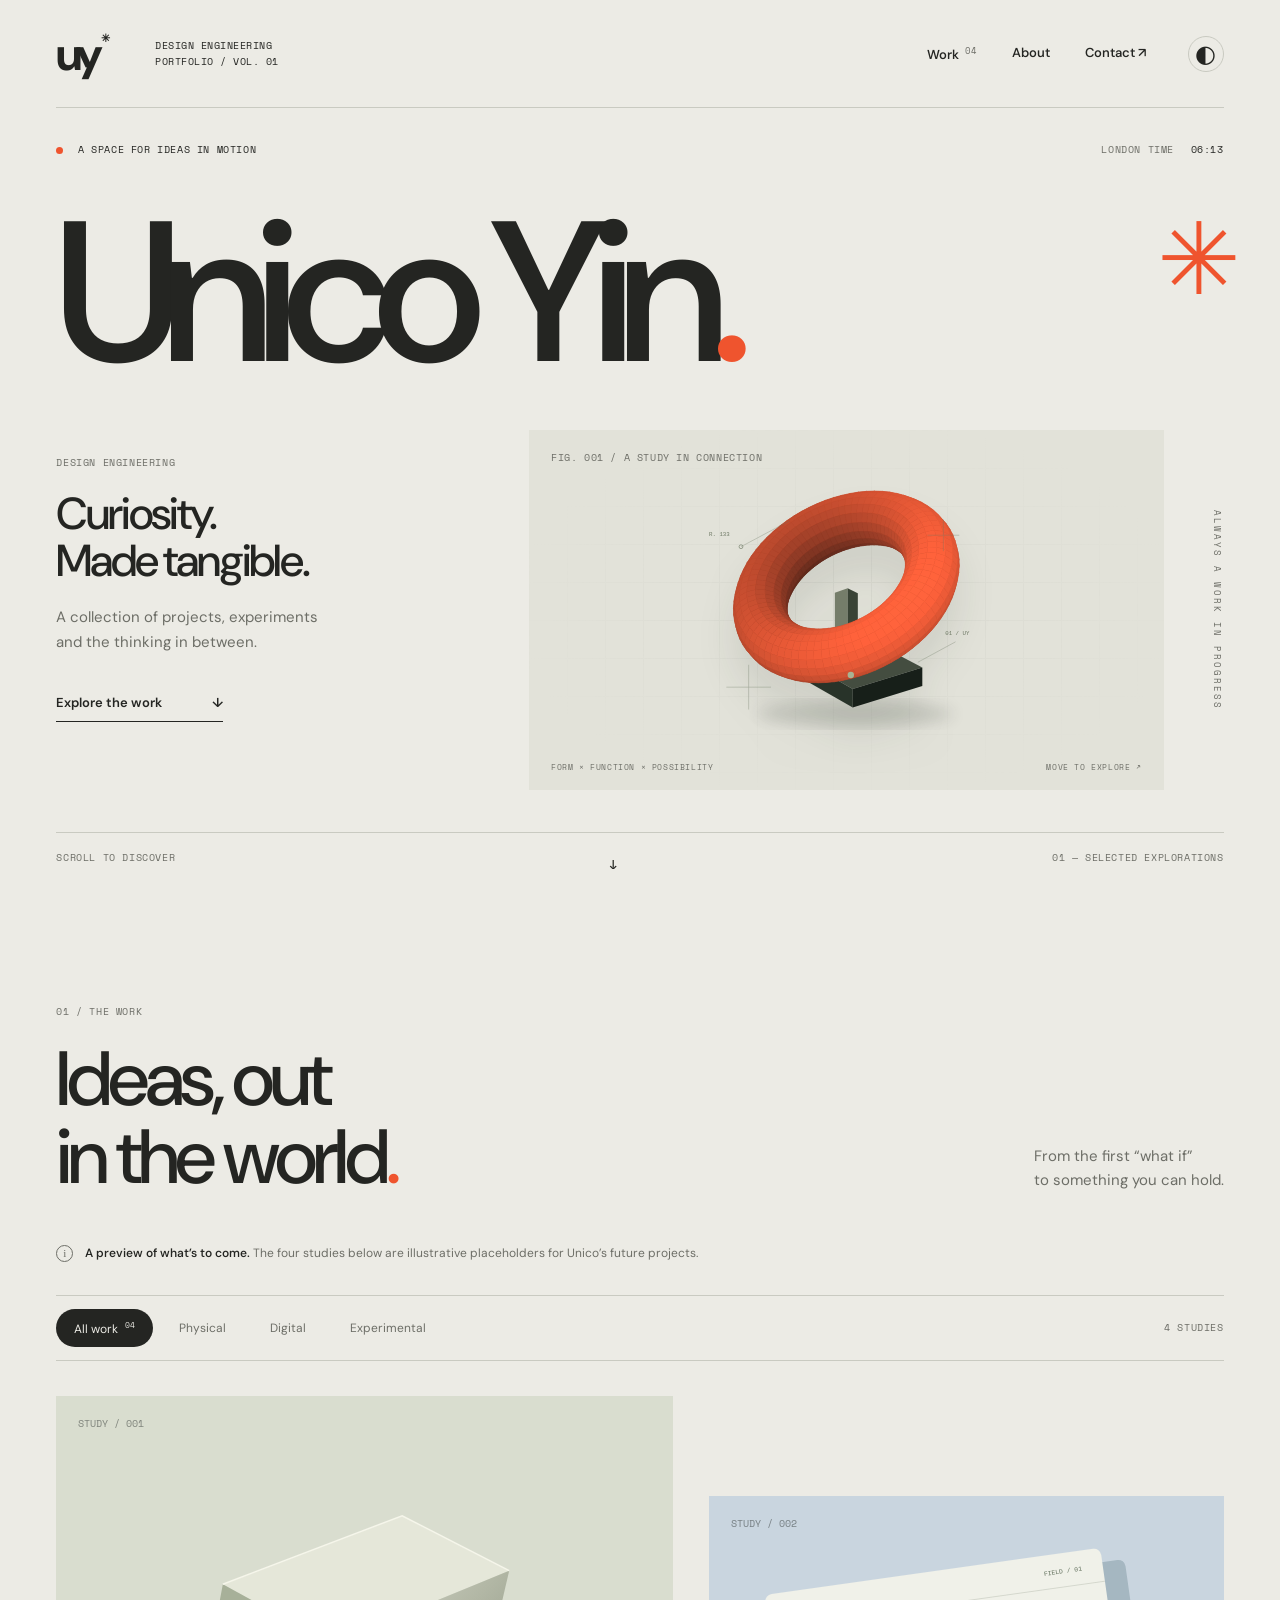
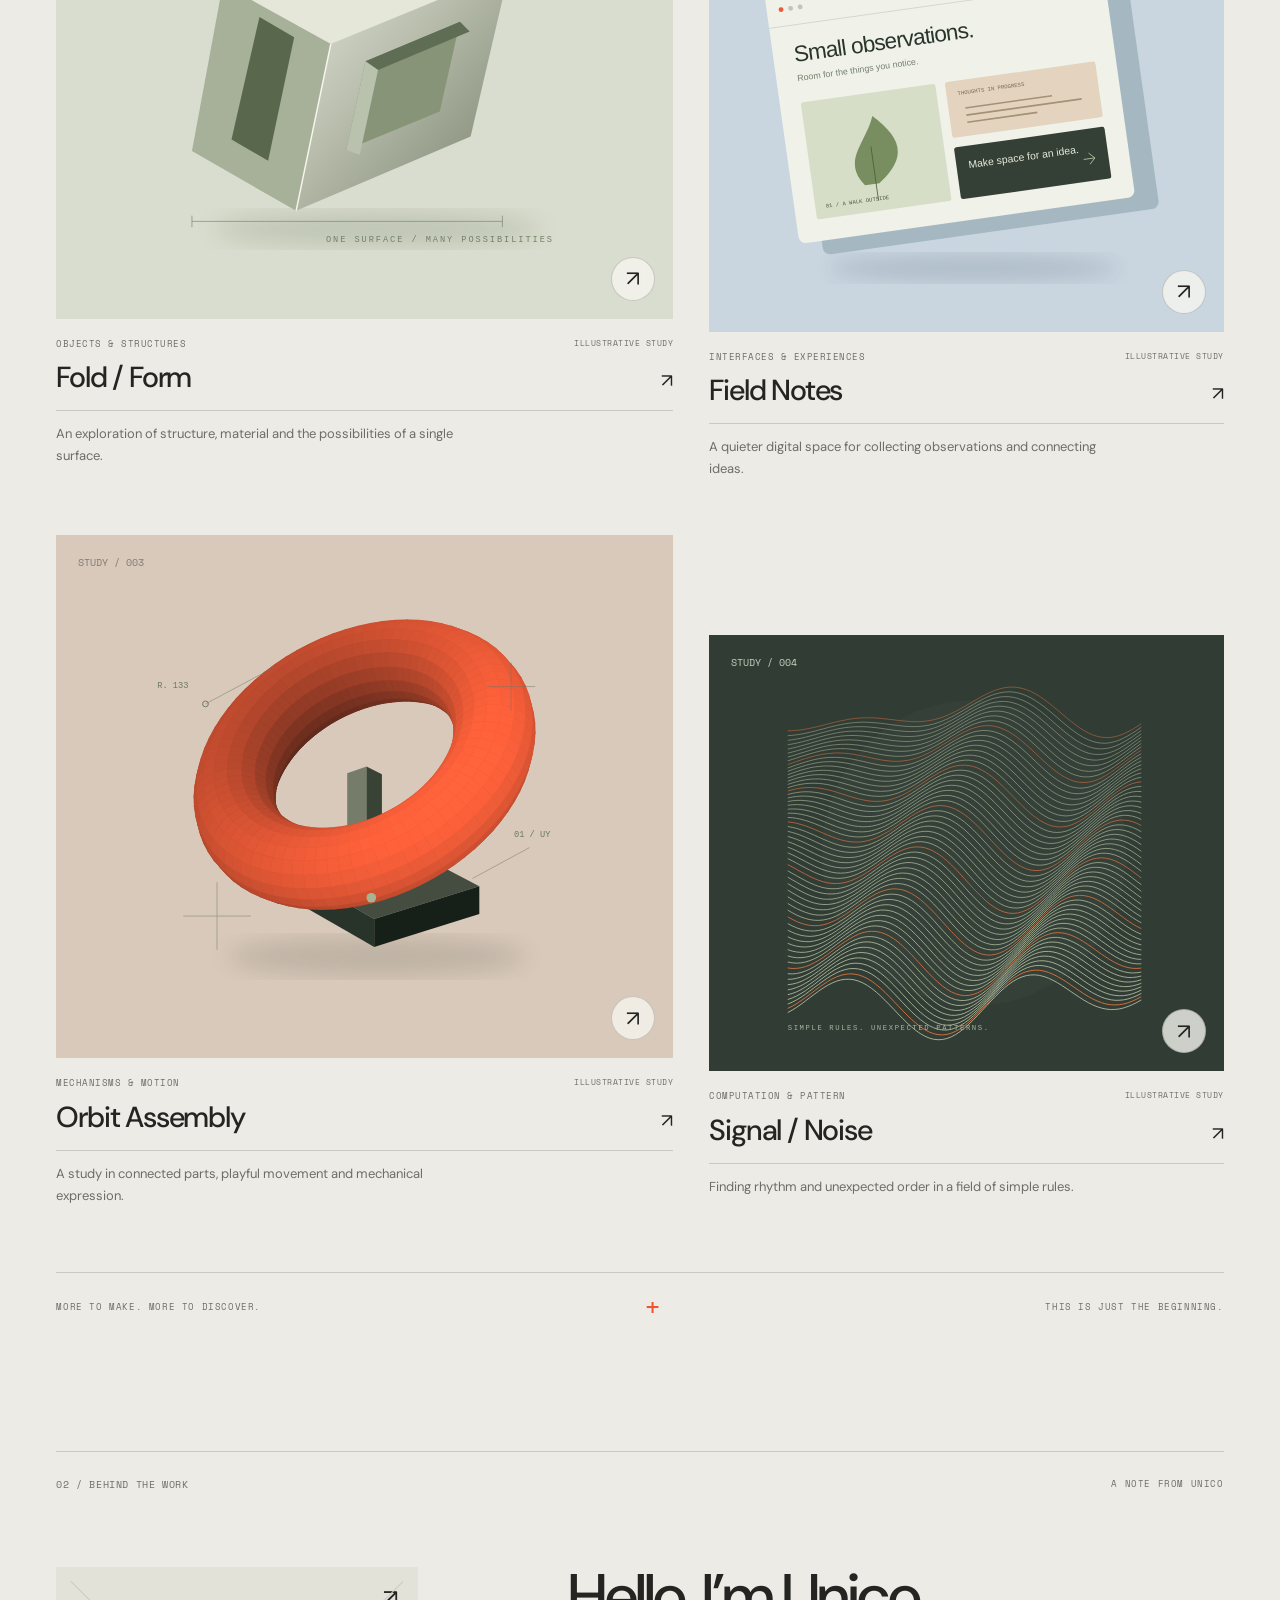
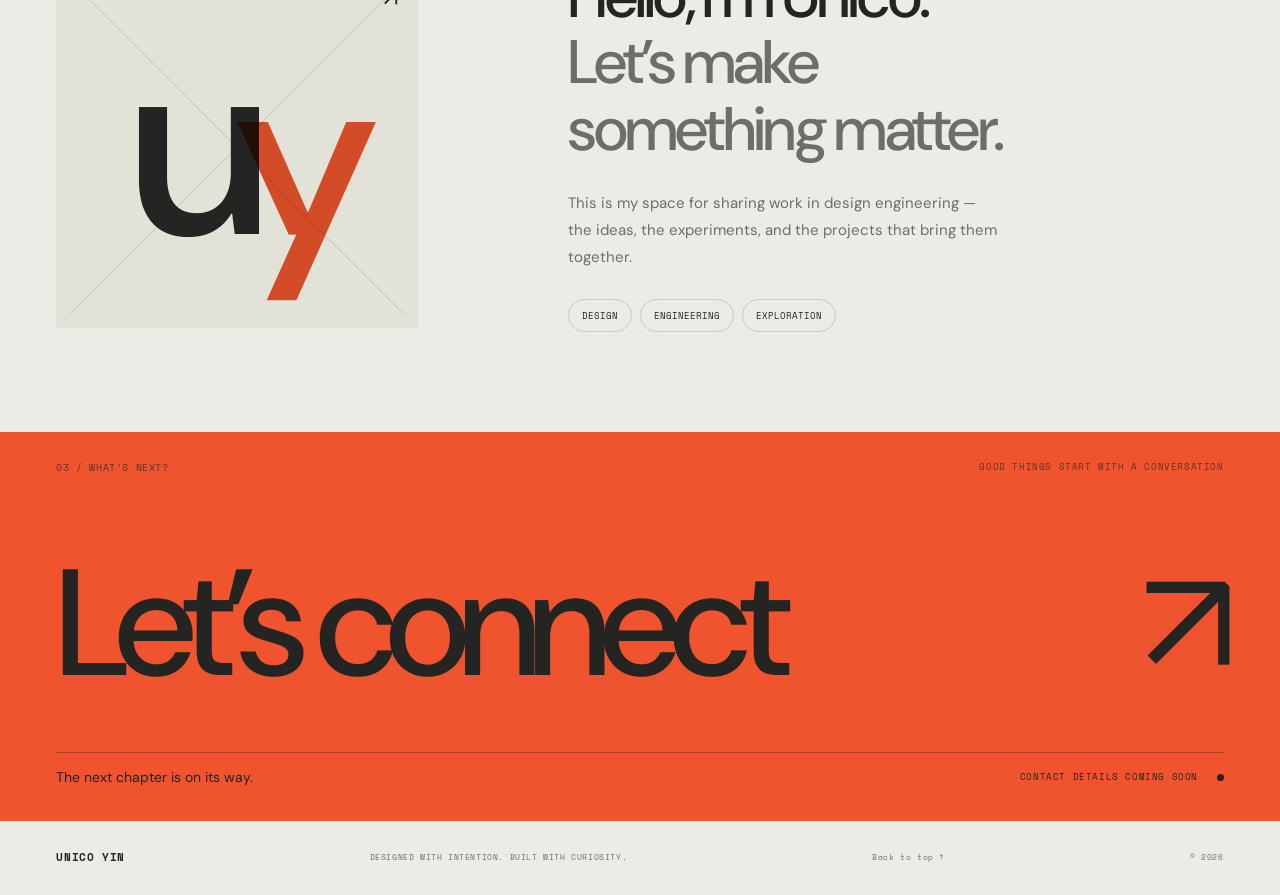
==== docs/index.html @ 674dd053 "Organize static portfolio for GitHub Pages publishing" ====
<!doctype html>
<html lang="en">
<head>
  <meta charset="utf-8"><meta name="viewport" content="width=device-width, initial-scale=1">
  <meta name="theme-color" content="#ecebe5">
  <meta name="description" content="Unico Yin — Design Engineering. A personal space for projects, experiments and ideas.">
  <title>Unico Yin — Design Engineering</title>
  <link rel="icon" type="image/svg+xml" href="./assets/favicon.svg">
  <link rel="stylesheet" href="./assets/css/style.css">
  <script src="./assets/js/projects.js" defer></script>
  <script src="./assets/js/art.js" defer></script>
  <script src="./assets/js/app.js" defer></script>
</head>
<body>
  <a class="skip" href="#main">Skip to content</a>
  <header class="header">
    <a class="brand" href="#" aria-label="Unico Yin home">uy<span aria-hidden="true">✳</span></a>
    <span class="header-caption">DESIGN ENGINEERING<br>PORTFOLIO / VOL. 01</span>
    <nav aria-label="Main navigation"><a href="#work">Work <span>04</span></a><a href="#about">About</a><a href="#contact">Contact ↗</a></nav>
    <button class="theme" aria-label="Switch to dark mode" title="Change colour theme">◐</button>
  </header>
  <main id="main">
    <section class="hero" aria-labelledby="hero-title">
      <div class="hero-top"><span><i class="dot"></i> A SPACE FOR IDEAS IN MOTION</span><span>LONDON TIME <span id="clock">--:--</span></span></div>
      <h1 id="hero-title">Unico Yin<span class="name-period">.</span><span class="hero-asterisk" aria-hidden="true">✳</span></h1>
      <div class="hero-bottom">
        <div class="hero-intro"><span class="eyebrow">DESIGN ENGINEERING</span><h2>Curiosity.<br>Made tangible.</h2><p>A collection of projects, experiments<br class="desktop-br"> and the thinking in between.</p><a class="text-link" href="#work">Explore the work <span>↓</span></a></div>
        <div class="hero-object" aria-label="Interactive abstract assembly illustration"><div class="object-grid"></div><span class="object-label">FIG. 001 / A STUDY IN CONNECTION</span><div id="hero-art" class="hero-art"></div><div class="object-footer"><span>FORM × FUNCTION × POSSIBILITY</span><span class="object-hint">MOVE TO EXPLORE ↗</span></div></div>
        <div class="hero-side" aria-hidden="true">ALWAYS A WORK IN PROGRESS</div>
      </div>
      <div class="hero-line"><span>SCROLL TO DISCOVER</span><span>↓</span><span>01 — SELECTED EXPLORATIONS</span></div>
    </section>

    <section class="work-section" id="work" aria-labelledby="work-title">
      <div class="section-heading reveal"><div><span class="eyebrow">01 / THE WORK</span><h2 id="work-title">Ideas, out<br>in the world<span class="accent">.</span></h2></div><p>From the first “what if”<br>to something you can hold.</p></div>
      <div class="demo-notice"><span class="notice-icon">i</span><p><strong>A preview of what’s to come.</strong> The four studies below are illustrative placeholders for Unico’s future projects.</p></div>
      <div class="filter-row"><div class="filters" role="group" aria-label="Filter projects"><button class="active" data-filter="all" aria-pressed="true">All work <sup>04</sup></button><button data-filter="physical" aria-pressed="false">Physical</button><button data-filter="digital" aria-pressed="false">Digital</button><button data-filter="experimental" aria-pressed="false">Experimental</button></div><span id="filter-count" aria-live="polite">4 STUDIES</span></div>
      <div class="project-grid" id="project-grid"></div>
      <div class="work-end"><span>MORE TO MAKE. MORE TO DISCOVER.</span><span class="cross">+</span><span>THIS IS JUST THE BEGINNING.</span></div>
    </section>

    <section id="about" class="about-section" aria-labelledby="about-title">
      <div class="about-top"><span class="eyebrow">02 / BEHIND THE WORK</span><span class="tiny">A NOTE FROM UNICO</span></div>
      <div class="about-body"><div class="about-symbol" aria-hidden="true"><span>u</span><span>y</span><i>↗</i></div><div><h2 id="about-title">Hello, I’m Unico.<br><span class="muted">Let’s make<br>something matter.</span></h2><p class="about-description">This is my space for sharing work in design engineering — the ideas, the experiments, and the projects that bring them together.</p><div class="about-tags"><span>DESIGN</span><span>ENGINEERING</span><span>EXPLORATION</span></div></div></div>
    </section>

    <section id="contact" class="contact-section" aria-labelledby="contact-title"><div class="contact-top"><span class="eyebrow">03 / WHAT’S NEXT?</span><span class="tiny">GOOD THINGS START WITH A CONVERSATION</span></div><h2 id="contact-title">Let’s connect<span>↗</span></h2><div class="contact-bottom"><p>The next chapter is on its way.</p><span class="contact-pending">CONTACT DETAILS COMING SOON <i class="dot"></i></span></div></section>
  </main>
  <footer><a href="#" class="footer-name">UNICO YIN</a><span>DESIGNED WITH INTENTION. BUILT WITH CURIOSITY.</span><a href="#">Back to top ↑</a><span>© <span id="year">2026</span></span></footer>
  <dialog id="project-dialog" aria-labelledby="dialog-title"><div class="dialog-top"><a class="dialog-home" href="#work">UY / PROJECT STUDY</a><span class="tiny">ILLUSTRATIVE CONTENT</span><button id="close-dialog" aria-label="Close project">Close <span>×</span></button></div><div id="dialog-content"></div></dialog>
</body>
</html>
---- docs/assets/css/style.css ----
@import url('https://fonts.googleapis.com/css2?family=DM+Sans:wght@400;450;500;550;600;650;700;750;800&family=Space+Mono:wght@400;700&display=swap');

:root{--paper:#ecebe5;--ink:#242522;--muted:#6d6e67;--line:#c9cac1;--accent:#ef542e;--panel:#e2e2d9;--white:#f6f5ef;--mono:'Space Mono',monospace;--sans:'DM Sans',Arial,sans-serif}
*{box-sizing:border-box}html{scroll-behavior:smooth;scroll-padding-top:90px}body{margin:0;background:var(--paper);color:var(--ink);font-family:var(--sans);font-size:16px;-webkit-font-smoothing:antialiased}body.dark{--paper:#20231f;--ink:#eaeae0;--muted:#a5aaa0;--line:#454a40;--panel:#2b3028;--white:#262b23}body.modal-open{overflow:hidden}a{color:inherit;text-decoration:none}button{font:inherit;color:inherit;cursor:pointer}button,a{-webkit-tap-highlight-color:transparent}button:focus-visible,a:focus-visible{outline:2px solid var(--accent);outline-offset:6px}::selection{background:var(--accent);color:#fff}.skip{position:fixed;left:20px;top:-80px;background:var(--ink);color:var(--paper);padding:16px;z-index:100}.skip:focus{top:10px}.header{height:108px;margin:0 4.4%;display:flex;align-items:center;gap:42px;border-bottom:1px solid var(--line)}.brand{font-size:46px;font-weight:800;letter-spacing:-6px;line-height:1;position:relative}.brand span{font-size:11px;letter-spacing:0;position:absolute;top:2px;right:-13px}.header-caption{font:10px/1.6 var(--mono);letter-spacing:.5px;margin-left:16px}.header nav{margin-left:auto;display:flex;gap:35px;font-size:13px;font-weight:550}.header nav a{padding:12px 0}.header nav a:hover{color:var(--accent)}.header nav span{font:9px var(--mono);vertical-align:super;color:var(--muted);margin-left:3px}.theme{border:1px solid var(--line);background:none;border-radius:50%;width:36px;height:36px;font-size:24px;line-height:1}.theme:hover{background:var(--ink);color:var(--paper)}main{overflow:clip}.hero{padding:34px 4.4% 0}.hero-top,.hero-line,.eyebrow,.tiny,.object-label,.object-footer,.filter-row>span,.work-end,.contact-pending,footer{font:10px/1.6 var(--mono);letter-spacing:.6px}.hero-top{display:flex;justify-content:space-between;align-items:center}.dot{display:inline-block;width:7px;height:7px;background:var(--accent);border-radius:50%;margin-right:8px;vertical-align:middle}.hero-top>span:last-child{color:var(--muted)}#clock{color:var(--ink);margin-left:10px;font-variant-numeric:tabular-nums}.hero h1{font-size:clamp(90px,15.6vw,250px);font-weight:550;letter-spacing:-.085em;line-height:.96;position:relative;margin:40px 0 40px;white-space:nowrap}.name-period{color:var(--accent)}.hero-asterisk{position:absolute;right:0;top:7%;font-size:.5em;font-weight:400;color:var(--accent);line-height:1;animation:turn 24s linear infinite}.hero-bottom{display:grid;grid-template-columns:1fr 1.45fr 25px;gap:35px;min-height:360px}.hero-intro{padding:20px 0 36px}.eyebrow{color:var(--muted)}.hero-intro h2{font-size:clamp(35px,3.5vw,58px);font-weight:500;letter-spacing:-2.2px;line-height:1.05;margin:20px 0}.hero-intro p{color:var(--muted);line-height:1.65;font-size:15px}.text-link{font-size:13px;font-weight:600;display:inline-flex;gap:50px;border-bottom:1px solid var(--ink);padding:10px 0;margin-top:15px}.text-link span{transition:transform .3s}.text-link:hover span{transform:translateY(4px)}.hero-object{background:var(--panel);position:relative;overflow:hidden;min-height:340px;isolation:isolate}.object-grid{position:absolute;inset:0;background-image:linear-gradient(var(--line) 1px,transparent 1px),linear-gradient(90deg,var(--line) 1px,transparent 1px);background-size:38px 38px;opacity:.4;mask-image:radial-gradient(ellipse at center,#000,transparent 75%)}.object-label{position:absolute;top:20px;left:22px;color:var(--muted);z-index:1}.hero-art{position:absolute;inset:12px 40px 16px;display:grid;place-items:center;transition:transform .35s ease-out}.hero-art svg{width:100%;height:100%;max-height:370px;filter:drop-shadow(0 28px 18px #161d1818)}.object-footer{position:absolute;bottom:16px;left:22px;right:22px;display:flex;justify-content:space-between;font-size:8px;color:var(--muted)}.hero-side{writing-mode:vertical-rl;align-self:center;font:9px var(--mono);letter-spacing:2px;color:var(--muted);justify-self:end}.hero-line{border-top:1px solid var(--line);margin-top:42px;padding:17px 0;display:flex;justify-content:space-between;color:var(--muted)}.hero-line>span:nth-child(2){color:var(--ink);font-size:17px}.work-section{padding:105px 4.4% 0}.section-heading{display:flex;justify-content:space-between;align-items:end;margin-bottom:35px}.section-heading h2{font-size:clamp(48px,6vw,90px);font-weight:500;line-height:1.02;letter-spacing:-4px;margin:20px 0 0}.accent{color:var(--accent)}.section-heading>p{line-height:1.6;font-size:15px;color:var(--muted);margin:0 0 5px}.demo-notice{display:flex;align-items:center;gap:12px;font-size:12px;color:var(--muted);padding:12px 0;margin:0 0 20px}.notice-icon{border:1px solid var(--muted);border-radius:50%;width:17px;height:17px;display:grid;place-items:center;font:11px serif;flex-shrink:0}.demo-notice p{margin:0;line-height:1.6}.demo-notice strong{font-weight:550;color:var(--ink)}.filter-row{border-top:1px solid var(--line);border-bottom:1px solid var(--line);display:flex;align-items:center;justify-content:space-between;padding:13px 0;margin-bottom:35px}.filters{display:flex;gap:8px}.filters button{border:0;background:none;border-radius:30px;font-size:12px;padding:10px 18px;color:var(--muted)}.filters button.active{background:var(--ink);color:var(--paper)}.filters button:hover:not(.active){background:var(--panel);color:var(--ink)}.filters sup{font:8px var(--mono);margin-left:4px}.filter-row>span{color:var(--muted)}.project-grid{display:grid;grid-template-columns:1.2fr 1fr;gap:55px 36px;align-items:start}.project-card{min-width:0}.project-card:nth-child(even){padding-top:100px}.project-card[hidden]{display:none}.project-grid.filtered .project-card{padding-top:0}.project-button{display:block;width:100%;padding:0;border:0;background:none;text-align:left}.project-art{aspect-ratio:1.18;position:relative;overflow:hidden;display:grid;place-items:center}.project-art svg{width:100%;height:100%;transition:transform .7s cubic-bezier(.2,.7,.2,1)}.project-button:hover .project-art svg{transform:scale(1.055) rotate(-1deg)}.project-art .art-index{position:absolute;top:20px;left:22px;font:10px var(--mono);z-index:1;color:#252b2a80}.project-art .art-open{position:absolute;right:18px;bottom:18px;border:1px solid #24252233;background:#f6f5efcc;backdrop-filter:blur(8px);border-radius:50%;width:44px;height:44px;display:grid;place-items:center;font-size:22px;transition:background .3s,color .3s,transform .3s;color:#242522}.project-button:hover .art-open{background:var(--accent);color:#fff;transform:rotate(45deg);border-color:transparent}.project-meta{display:flex;justify-content:space-between;font:9px/1.5 var(--mono);letter-spacing:.5px;color:var(--muted);margin:18px 0 8px}.project-meta span:last-child{font-size:8px}.project-title{display:flex;align-items:baseline;justify-content:space-between;border-bottom:1px solid var(--line);padding-bottom:14px;gap:10px}.project-title h3{font-size:29px;font-weight:500;letter-spacing:-1.2px;margin:0}.project-title>span{font-size:19px}.project-description{font-size:13px;line-height:1.7;color:var(--muted);max-width:400px;margin:12px 0 0}.work-end{display:flex;justify-content:space-between;align-items:center;border-top:1px solid var(--line);margin-top:65px;padding:20px 0;color:var(--muted);font-size:9px}.cross{font-size:28px;color:var(--accent);line-height:1}.about-section{margin:110px 4.4% 0;border-top:1px solid var(--line);padding:25px 0 100px}.about-top,.contact-top{display:flex;justify-content:space-between}.tiny{color:var(--muted);font-size:9px}.about-body{display:grid;grid-template-columns:1fr 1.45fr;gap:60px;padding-top:70px;align-items:center}.about-symbol{width:80%;aspect-ratio:1;position:relative;background:var(--panel);display:flex;align-items:center;justify-content:center;overflow:hidden}.about-symbol:before,.about-symbol:after{content:'';position:absolute;width:130%;height:1px;background:var(--line);transform:rotate(45deg)}.about-symbol:after{transform:rotate(-45deg)}.about-symbol>span{font-size:clamp(130px,20vw,290px);letter-spacing:-.13em;font-weight:550;line-height:1;position:relative;z-index:1}.about-symbol>span:nth-child(2){color:var(--accent);transform:translateY(15px);mix-blend-mode:multiply}.dark .about-symbol>span:nth-child(2){mix-blend-mode:normal}.about-symbol i{position:absolute;top:15px;right:20px;font-style:normal;font-size:24px}.about-body h2{font-size:clamp(36px,4.8vw,70px);font-weight:500;letter-spacing:-2.7px;line-height:1.08;margin:0 0 28px}.muted{color:var(--muted)}.about-description{max-width:430px;line-height:1.8;color:var(--muted);font-size:15px}.about-tags{display:flex;gap:8px;flex-wrap:wrap;margin-top:28px}.about-tags span{font:9px var(--mono);border:1px solid var(--line);padding:9px 13px;border-radius:30px}.contact-section{background:var(--accent);color:#242522;padding:28px 4.4% 35px}.contact-section .eyebrow,.contact-section .tiny{color:#252522b3}.contact-section h2{font-size:clamp(60px,11.8vw,180px);font-weight:500;letter-spacing:-.07em;line-height:1.1;margin:65px 0 45px;display:flex;justify-content:space-between}.contact-section h2>span{font-weight:400}.contact-bottom{display:flex;justify-content:space-between;align-items:center;border-top:1px solid #24252255;padding-top:15px}.contact-bottom p{font-size:14px;margin:0}.contact-pending{font-size:9px}.contact-pending .dot{background:#242522;margin-left:12px;margin-right:0}footer{padding:28px 4.4%;display:flex;justify-content:space-between;align-items:center;font-size:8px;color:var(--muted);gap:20px}.footer-name{font-size:11px;color:var(--ink);font-weight:700}footer>a:hover{color:var(--accent)}.reveal{opacity:1}.js-motion .reveal{opacity:0;transform:translateY(24px);transition:opacity .8s,transform .8s}.js-motion .reveal.visible{opacity:1;transform:none}
dialog{border:0;padding:0;background:var(--paper);color:var(--ink);width:calc(100% - 40px);max-width:1180px;height:calc(100dvh - 40px);max-height:none;overscroll-behavior:contain}dialog::backdrop{background:#141a15b3;backdrop-filter:blur(7px)}.dialog-top{padding:20px 35px;display:flex;justify-content:space-between;align-items:center;border-bottom:1px solid var(--line);position:sticky;top:0;background:var(--paper);z-index:4}.dialog-home{font:10px var(--mono)}#close-dialog{background:none;border:0;font-size:12px;display:flex;align-items:center;gap:20px}#close-dialog span{font-size:26px}.case-header{padding:55px 6% 35px}.case-header .eyebrow{color:var(--accent)}.case-header h2{font-size:clamp(46px,7vw,90px);line-height:1.05;font-weight:500;letter-spacing:-3px;margin:22px 0}.case-header>p{max-width:570px;font-size:18px;line-height:1.7;color:var(--muted)}.case-facts{display:flex;gap:60px;margin-top:35px;font-size:13px}.case-facts span{display:block;font:9px var(--mono);color:var(--muted);margin-bottom:8px}.case-art{margin:0 6%;height:440px;display:grid;place-items:center;overflow:hidden}.case-art svg{width:100%;height:100%}.case-content{padding:50px 6%}.case-content>section{display:grid;grid-template-columns:1fr 2fr;gap:45px;border-top:1px solid var(--line);padding:28px 0}.case-content h3{font-size:22px;font-weight:500;letter-spacing:-.5px;margin:0}.case-content p{font-size:15px;line-height:1.8;color:var(--muted);margin:0;max-width:600px}.case-note{font:11px/1.7 var(--mono);color:var(--muted);background:var(--panel);padding:18px 22px;margin-top:20px}.case-next{width:100%;display:flex;justify-content:space-between;background:var(--ink);color:var(--paper);padding:25px 6%;border:0;text-align:left}.case-next span{font:10px var(--mono)}.case-next strong{font-size:24px;font-weight:500;display:block;margin-top:10px}.case-next>b{font-size:40px;font-weight:400;align-self:center}
@keyframes turn{to{transform:rotate(360deg)}}
@media(min-width:1600px){.header,main,footer{max-width:1600px;margin-left:auto;margin-right:auto}.header{padding:0 70px}.hero h1{font-size:250px}}
@media(max-width:900px){.header{gap:25px;height:90px}.header nav{gap:22px}.hero h1{margin:36px 0;font-size:16vw}.hero-bottom{grid-template-columns:1fr 1.3fr;gap:25px}.hero-side{display:none}.hero-object{min-height:330px}.hero-art{inset:30px 0}.object-footer{font-size:7px}.object-hint{display:none}.hero-intro h2{font-size:40px}.project-grid{gap:40px 24px}.project-card:nth-child(even){padding-top:65px}.project-title h3{font-size:24px}.about-body{gap:30px}.about-symbol{width:95%}.hero-top{font-size:8px}.contact-pending{font-size:8px}footer>span:nth-child(2){display:none}}
@media(max-width:600px){html{scroll-padding-top:20px}.header{height:80px;gap:18px;margin:0 6%}.brand{font-size:36px}.header-caption{display:none}.header nav{gap:20px;font-size:12px}.header nav span{display:none}.theme{width:31px;height:31px;font-size:21px}.hero{padding:25px 6% 0}.hero-top{font-size:7px;letter-spacing:.3px}.hero-top>span:last-child{font-size:0}#clock{font-size:8px}.hero h1{font-size:17.7vw;margin:40px 0 35px;letter-spacing:-.085em}.hero-asterisk{top:-28%;font-size:.34em}.hero-bottom{display:flex;flex-direction:column;gap:25px}.hero-intro{padding:0}.hero-intro h2{font-size:43px;letter-spacing:-2px;margin:15px 0}.hero-intro p{font-size:14px;margin-bottom:0}.desktop-br{display:none}.text-link{margin-top:12px;gap:70px}.hero-object{min-height:310px}.hero-art{inset:10px 15px}.object-label{font-size:8px}.object-footer{font-size:6px}.hero-line{margin-top:25px;font-size:7px}.hero-line>span:last-child{font-size:6px}.work-section{padding:65px 6% 0}.section-heading h2{font-size:50px;letter-spacing:-2.5px}.section-heading>p{display:none}.eyebrow{font-size:9px}.demo-notice{font-size:11px;margin-bottom:15px}.filter-row{margin-bottom:25px;gap:0}.filters{gap:0;width:100%;justify-content:space-between}.filters button{padding:9px 11px;font-size:11px}.filter-row>span{display:none}.project-grid{grid-template-columns:1fr;gap:34px}.project-card:nth-child(even){padding-top:0}.project-art{aspect-ratio:1.17}.project-title h3{font-size:27px}.project-meta{font-size:8px}.project-description{font-size:13px}.work-end{font-size:6px;margin-top:40px;gap:10px}.about-section{margin:65px 6% 0;padding-bottom:55px}.about-top .tiny{display:none}.about-body{display:flex;flex-direction:column;align-items:stretch;padding-top:30px;gap:35px}.about-symbol{width:55%;align-self:center}.about-symbol>span{font-size:43vw}.about-body h2{font-size:43px;letter-spacing:-2px}.about-description{font-size:14px}.about-tags{margin-top:20px}.contact-section{padding:25px 6%}.contact-top .tiny{display:none}.contact-section h2{font-size:13.5vw;margin:45px 0 35px}.contact-bottom{align-items:start;flex-direction:column;gap:15px}.contact-bottom p{font-size:13px}.contact-pending{font-size:8px}footer{padding:24px 6%;font-size:8px;gap:10px}.dialog-top{padding:15px 20px}.dialog-top>.tiny{display:none}dialog{width:100%;height:100dvh;max-height:100dvh}.case-header{padding:40px 6% 25px}.case-header h2{font-size:48px;letter-spacing:-2px}.case-header>p{font-size:16px}.case-facts{gap:25px;font-size:11px;flex-wrap:wrap}.case-facts span{font-size:8px}.case-art{height:320px}.case-content{padding:30px 6%}.case-content>section{grid-template-columns:1fr;gap:16px}.case-content p{font-size:14px}.case-next strong{font-size:21px}}
@media(prefers-reduced-motion:reduce){html{scroll-behavior:auto}*,*:before,*:after{animation:none!important;transition:none!important}.js-motion .reveal{opacity:1;transform:none}}
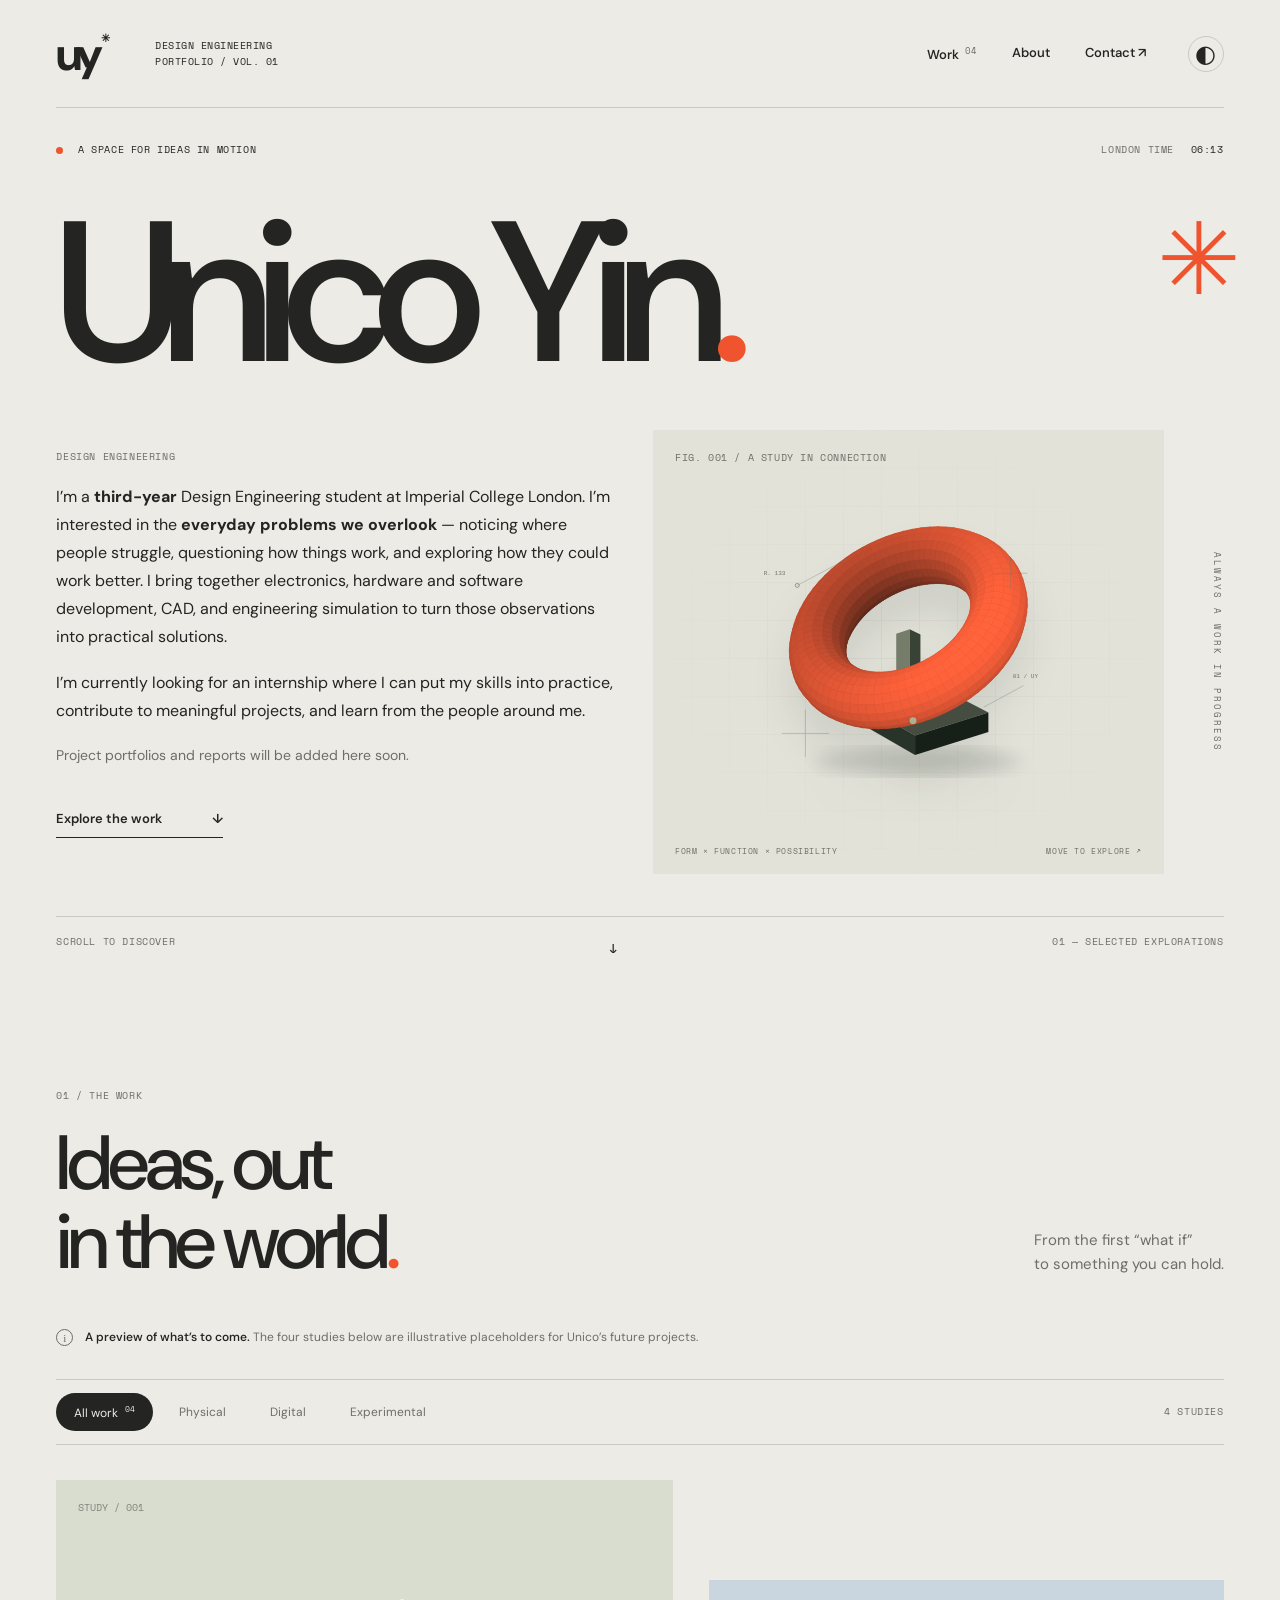
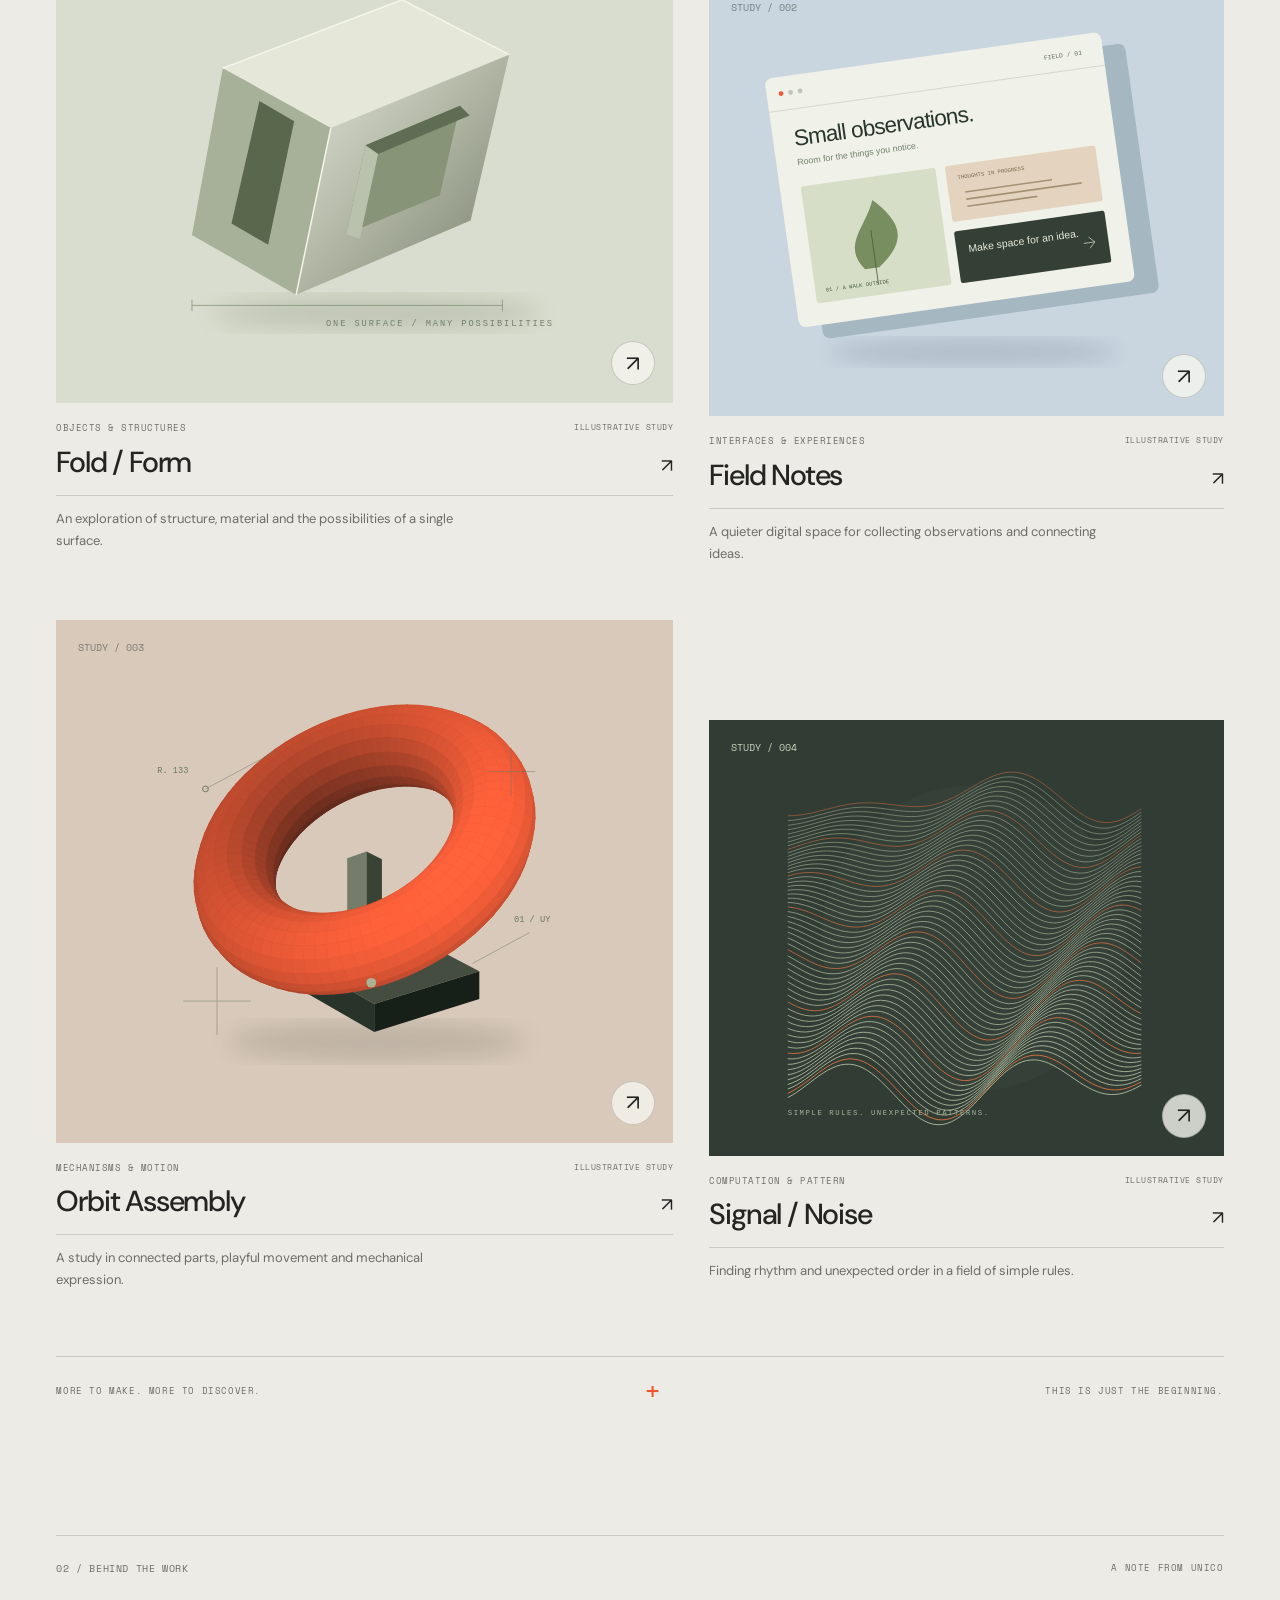
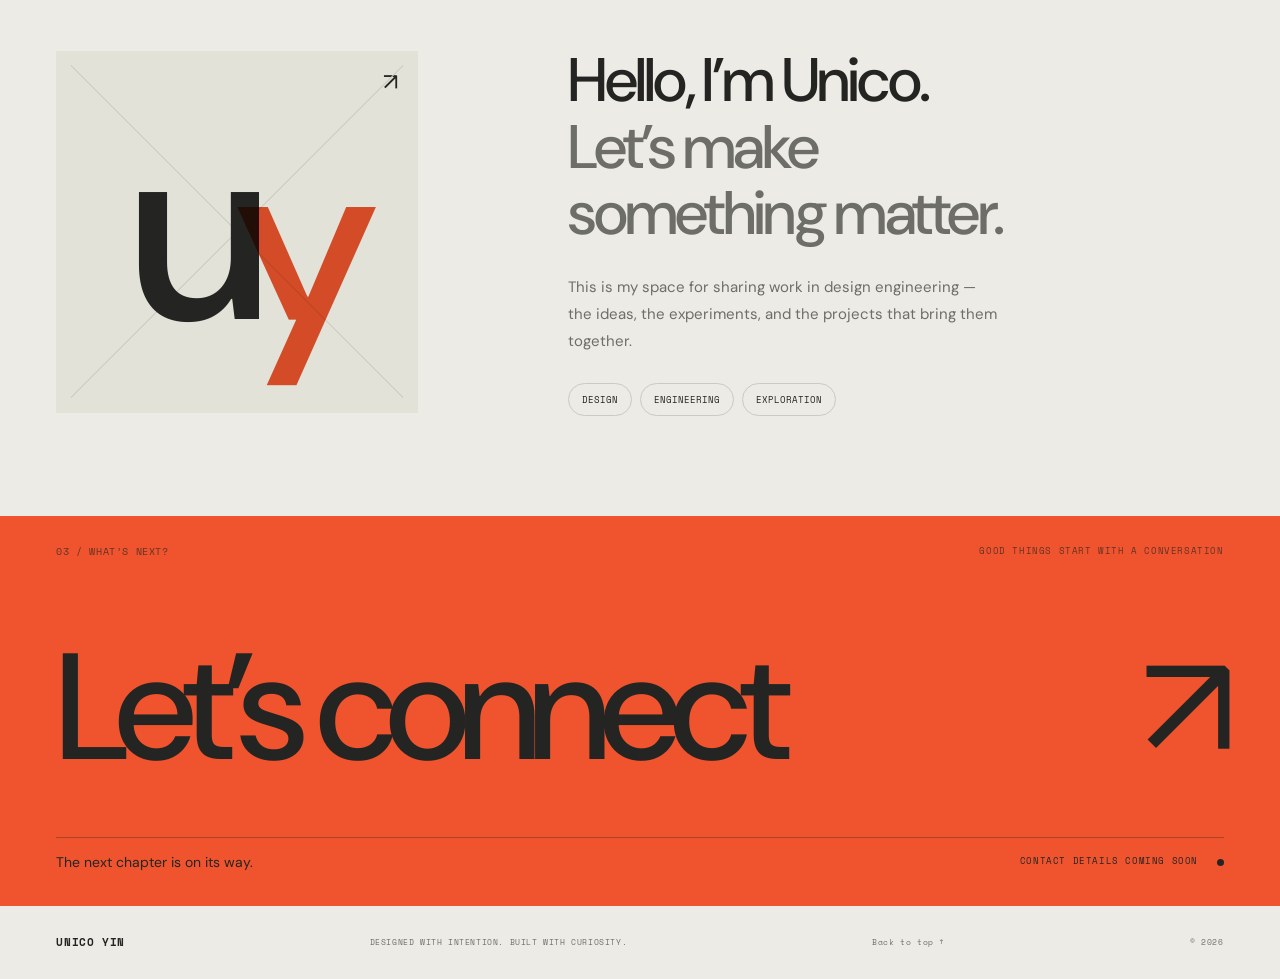
==== commit 4f7ce2ab: "Replace homepage slogan with personal introduction" ====
--- a/docs/index.html
+++ b/docs/index.html
@@ -24,7 +24,13 @@
       <div class="hero-top"><span><i class="dot"></i> A SPACE FOR IDEAS IN MOTION</span><span>LONDON TIME <span id="clock">--:--</span></span></div>
       <h1 id="hero-title">Unico Yin<span class="name-period">.</span><span class="hero-asterisk" aria-hidden="true">✳</span></h1>
       <div class="hero-bottom">
-        <div class="hero-intro"><span class="eyebrow">DESIGN ENGINEERING</span><h2>Curiosity.<br>Made tangible.</h2><p>A collection of projects, experiments<br class="desktop-br"> and the thinking in between.</p><a class="text-link" href="#work">Explore the work <span>↓</span></a></div>
+        <div class="hero-intro">
+          <span class="eyebrow">DESIGN ENGINEERING</span>
+          <p class="intro-bio">I’m a <strong>third-year</strong> Design Engineering student at Imperial College London. I’m interested in the <strong>everyday problems we overlook</strong> — noticing where people struggle, questioning how things work, and exploring how they could work better. I bring together electronics, hardware and software development, CAD, and engineering simulation to turn those observations into practical solutions.</p>
+          <p>I’m currently looking for an internship where I can put my skills into practice, contribute to meaningful projects, and learn from the people around me.</p>
+          <p id="portfolio-summary">Project portfolios and reports will be added here soon.</p>
+          <a class="text-link" href="#work">Explore the work <span>↓</span></a>
+        </div>
         <div class="hero-object" aria-label="Interactive abstract assembly illustration"><div class="object-grid"></div><span class="object-label">FIG. 001 / A STUDY IN CONNECTION</span><div id="hero-art" class="hero-art"></div><div class="object-footer"><span>FORM × FUNCTION × POSSIBILITY</span><span class="object-hint">MOVE TO EXPLORE ↗</span></div></div>
         <div class="hero-side" aria-hidden="true">ALWAYS A WORK IN PROGRESS</div>
       </div>
--- a/docs/assets/css/style.css
+++ b/docs/assets/css/style.css
@@ -8,3 +8,21 @@
 @media(max-width:900px){.header{gap:25px;height:90px}.header nav{gap:22px}.hero h1{margin:36px 0;font-size:16vw}.hero-bottom{grid-template-columns:1fr 1.3fr;gap:25px}.hero-side{display:none}.hero-object{min-height:330px}.hero-art{inset:30px 0}.object-footer{font-size:7px}.object-hint{display:none}.hero-intro h2{font-size:40px}.project-grid{gap:40px 24px}.project-card:nth-child(even){padding-top:65px}.project-title h3{font-size:24px}.about-body{gap:30px}.about-symbol{width:95%}.hero-top{font-size:8px}.contact-pending{font-size:8px}footer>span:nth-child(2){display:none}}
 @media(max-width:600px){html{scroll-padding-top:20px}.header{height:80px;gap:18px;margin:0 6%}.brand{font-size:36px}.header-caption{display:none}.header nav{gap:20px;font-size:12px}.header nav span{display:none}.theme{width:31px;height:31px;font-size:21px}.hero{padding:25px 6% 0}.hero-top{font-size:7px;letter-spacing:.3px}.hero-top>span:last-child{font-size:0}#clock{font-size:8px}.hero h1{font-size:17.7vw;margin:40px 0 35px;letter-spacing:-.085em}.hero-asterisk{top:-28%;font-size:.34em}.hero-bottom{display:flex;flex-direction:column;gap:25px}.hero-intro{padding:0}.hero-intro h2{font-size:43px;letter-spacing:-2px;margin:15px 0}.hero-intro p{font-size:14px;margin-bottom:0}.desktop-br{display:none}.text-link{margin-top:12px;gap:70px}.hero-object{min-height:310px}.hero-art{inset:10px 15px}.object-label{font-size:8px}.object-footer{font-size:6px}.hero-line{margin-top:25px;font-size:7px}.hero-line>span:last-child{font-size:6px}.work-section{padding:65px 6% 0}.section-heading h2{font-size:50px;letter-spacing:-2.5px}.section-heading>p{display:none}.eyebrow{font-size:9px}.demo-notice{font-size:11px;margin-bottom:15px}.filter-row{margin-bottom:25px;gap:0}.filters{gap:0;width:100%;justify-content:space-between}.filters button{padding:9px 11px;font-size:11px}.filter-row>span{display:none}.project-grid{grid-template-columns:1fr;gap:34px}.project-card:nth-child(even){padding-top:0}.project-art{aspect-ratio:1.17}.project-title h3{font-size:27px}.project-meta{font-size:8px}.project-description{font-size:13px}.work-end{font-size:6px;margin-top:40px;gap:10px}.about-section{margin:65px 6% 0;padding-bottom:55px}.about-top .tiny{display:none}.about-body{display:flex;flex-direction:column;align-items:stretch;padding-top:30px;gap:35px}.about-symbol{width:55%;align-self:center}.about-symbol>span{font-size:43vw}.about-body h2{font-size:43px;letter-spacing:-2px}.about-description{font-size:14px}.about-tags{margin-top:20px}.contact-section{padding:25px 6%}.contact-top .tiny{display:none}.contact-section h2{font-size:13.5vw;margin:45px 0 35px}.contact-bottom{align-items:start;flex-direction:column;gap:15px}.contact-bottom p{font-size:13px}.contact-pending{font-size:8px}footer{padding:24px 6%;font-size:8px;gap:10px}.dialog-top{padding:15px 20px}.dialog-top>.tiny{display:none}dialog{width:100%;height:100dvh;max-height:100dvh}.case-header{padding:40px 6% 25px}.case-header h2{font-size:48px;letter-spacing:-2px}.case-header>p{font-size:16px}.case-facts{gap:25px;font-size:11px;flex-wrap:wrap}.case-facts span{font-size:8px}.case-art{height:320px}.case-content{padding:30px 6%}.case-content>section{grid-template-columns:1fr;gap:16px}.case-content p{font-size:14px}.case-next strong{font-size:21px}}
 @media(prefers-reduced-motion:reduce){html{scroll-behavior:auto}*,*:before,*:after{animation:none!important;transition:none!important}.js-motion .reveal{opacity:1;transform:none}}
+
+/* The homepage introduction uses readable body text instead of a slogan. */
+.hero-bottom{grid-template-columns:1.1fr 1fr 25px;align-items:stretch}
+.hero-intro{max-width:600px;padding-top:14px}
+.hero-intro p{font-size:16px;line-height:1.75;margin:18px 0;color:var(--ink)}
+.hero-intro strong{font-weight:750}
+.hero-intro #portfolio-summary{font-size:14px;color:var(--muted)}
+@media(max-width:900px){
+ .hero-bottom{grid-template-columns:1fr}
+ .hero-intro{max-width:680px;padding-bottom:8px}
+ .hero-object{min-height:340px}
+}
+@media(max-width:600px){
+ .hero-intro{padding-top:0}
+ .hero-intro p{font-size:15px;line-height:1.75;margin:16px 0}
+ .hero-intro #portfolio-summary{font-size:13px}
+ .hero-object{min-height:310px}
+}
